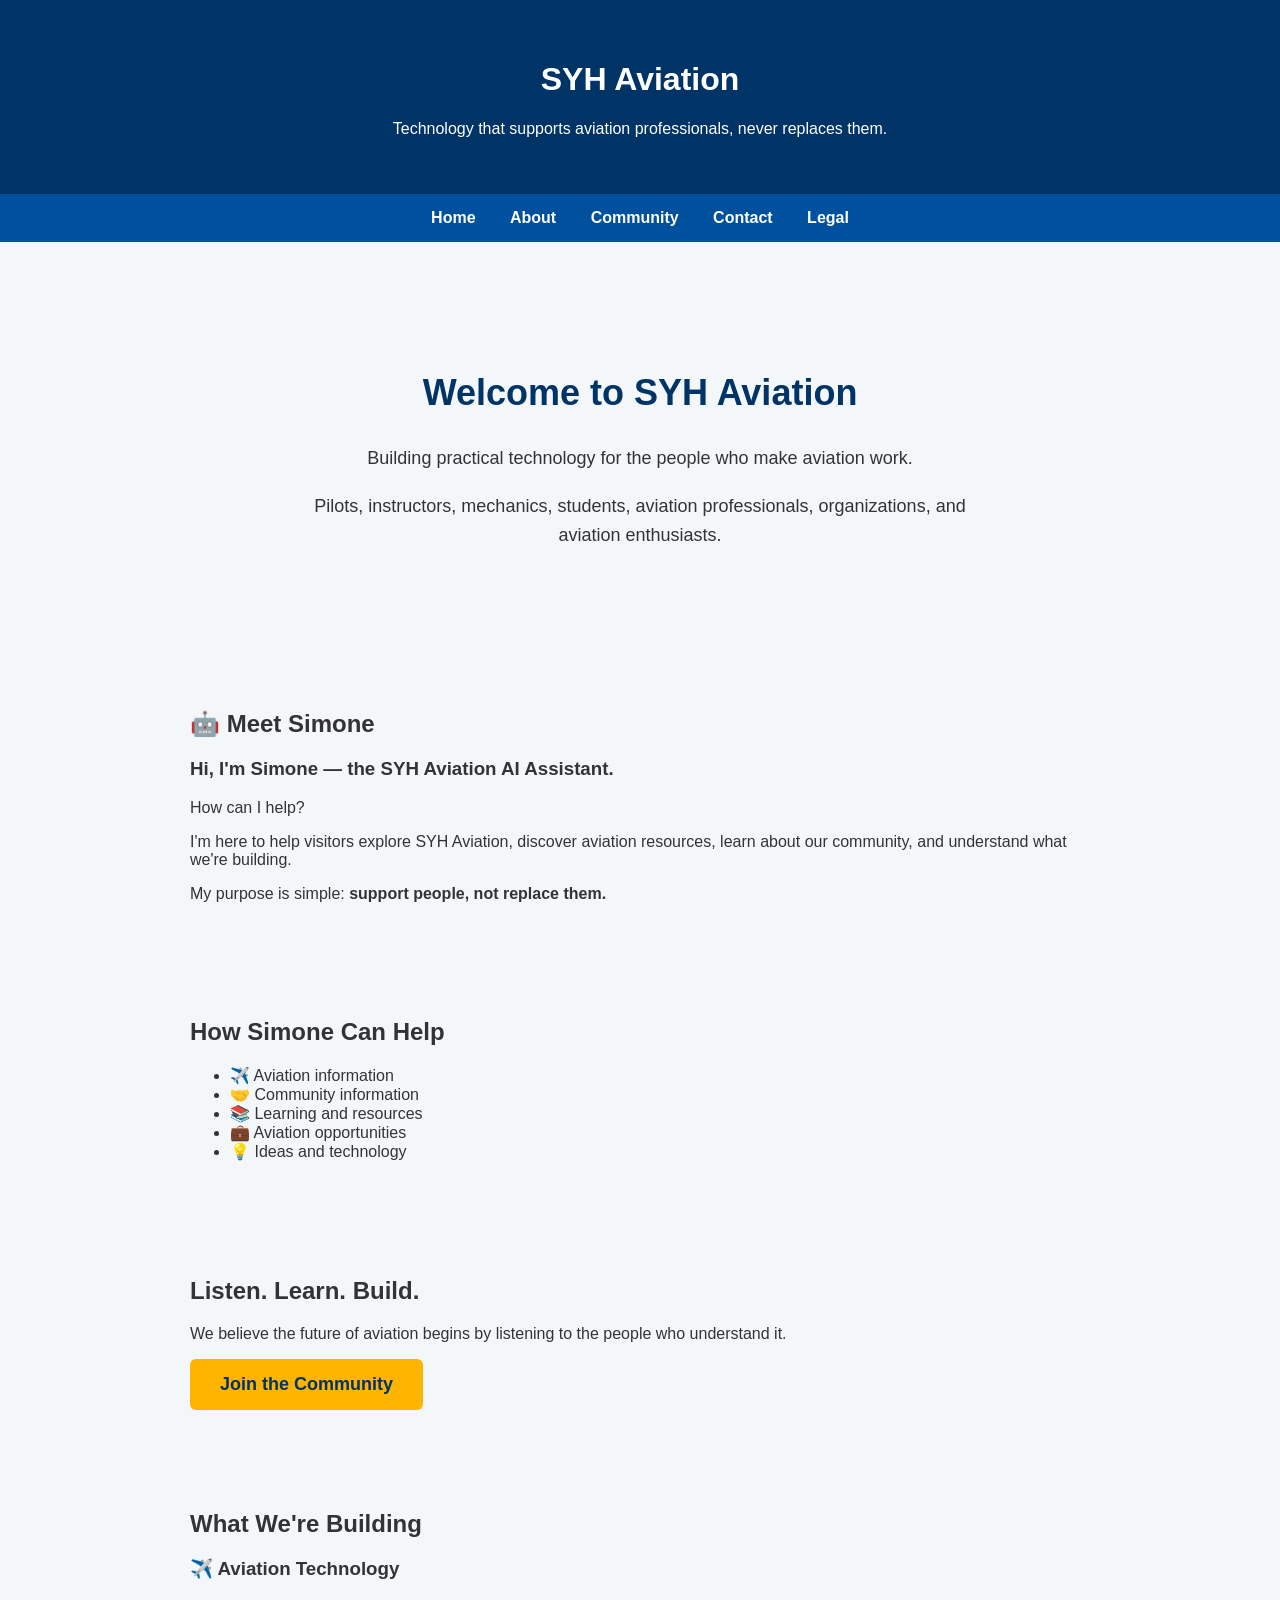
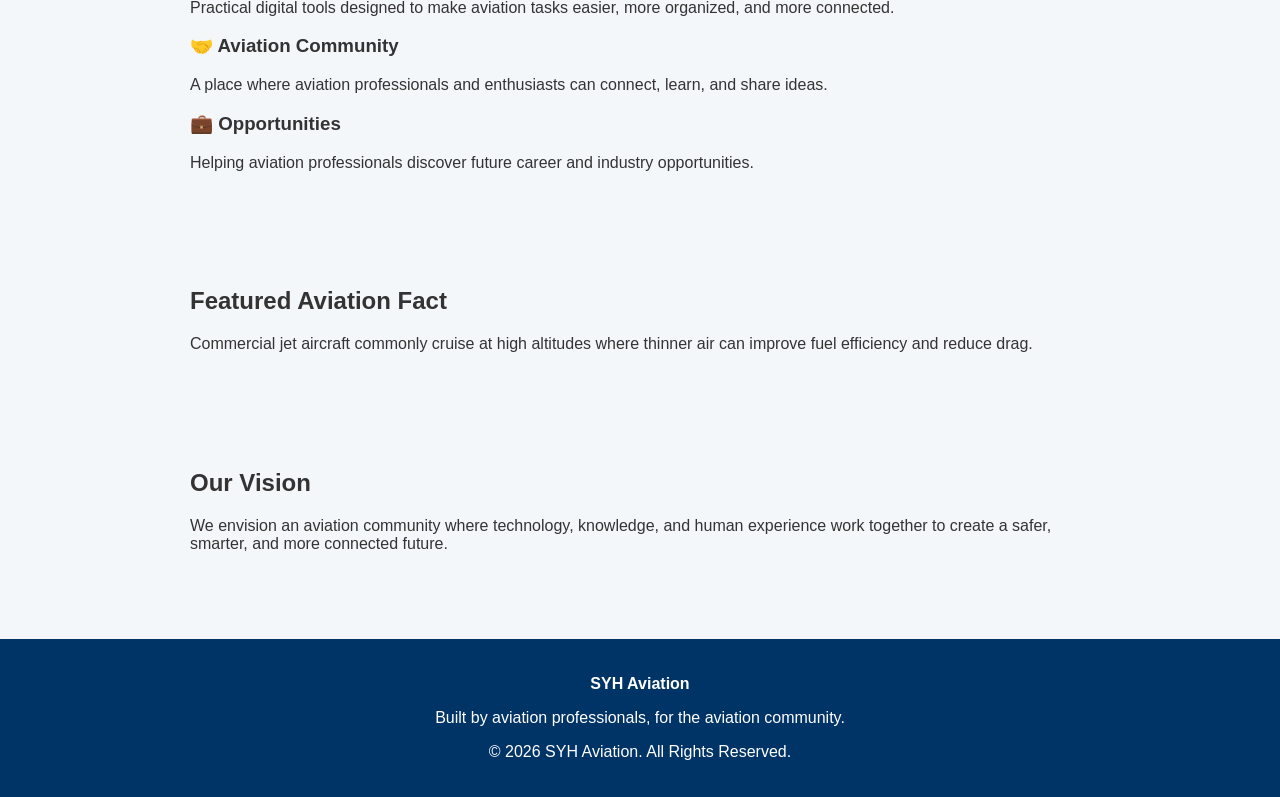
==== index.html @ 0815635e "Refactor HTML structure and content for clarity" ====
<!DOCTYPE html>
<html lang="en">

<head>
    <meta charset="UTF-8">
    <meta name="viewport" content="width=device-width, initial-scale=1.0">

    <title>SYH Aviation</title>

    <link rel="stylesheet" href="style.css">
</head>

<body>

    <header>

        <h1>SYH Aviation</h1>

        <p>
            Technology that supports aviation professionals,
            never replaces them.
        </p>

    </header>


    <nav>

        <a href="index.html">Home</a>
        <a href="about.html">About</a>
        <a href="community.html">Community</a>
        <a href="contact.html">Contact</a>
        <a href="legal.html">Legal</a>

    </nav>


    <main>


        <section class="hero">

            <h2>Welcome to SYH Aviation</h2>

            <p>
                Building practical technology for the people
                who make aviation work.
            </p>

            <p>
                Pilots, instructors, mechanics, students,
                aviation professionals, organizations,
                and aviation enthusiasts.
            </p>

        </section>


        <section>

            <h2>🤖 Meet Simone</h2>

            <h3>
                Hi, I'm Simone — the SYH Aviation AI Assistant.
            </h3>

            <p>
                How can I help?
            </p>

            <p>
                I'm here to help visitors explore SYH Aviation,
                discover aviation resources, learn about our
                community, and understand what we're building.
            </p>

            <p>
                My purpose is simple:
                <strong>
                    support people, not replace them.
                </strong>
            </p>

        </section>


        <section>

            <h2>How Simone Can Help</h2>

            <ul>

                <li>✈️ Aviation information</li>

                <li>🤝 Community information</li>

                <li>📚 Learning and resources</li>

                <li>💼 Aviation opportunities</li>

                <li>💡 Ideas and technology</li>

            </ul>

        </section>


        <section>

            <h2>Listen. Learn. Build.</h2>

            <p>
                We believe the future of aviation begins
                by listening to the people who understand it.
            </p>

            <a href="community.html">
                <button>Join the Community</button>
            </a>

        </section>


        <section>

            <h2>What We're Building</h2>

            <h3>✈️ Aviation Technology</h3>

            <p>
                Practical digital tools designed to make
                aviation tasks easier, more organized,
                and more connected.
            </p>


            <h3>🤝 Aviation Community</h3>

            <p>
                A place where aviation professionals and
                enthusiasts can connect, learn, and share ideas.
            </p>


            <h3>💼 Opportunities</h3>

            <p>
                Helping aviation professionals discover
                future career and industry opportunities.
            </p>

        </section>


        <section>

            <h2>Featured Aviation Fact</h2>

            <p>
                Commercial jet aircraft commonly cruise
                at high altitudes where thinner air can
                improve fuel efficiency and reduce drag.
            </p>

        </section>


        <section>

            <h2>Our Vision</h2>

            <p>
                We envision an aviation community where
                technology, knowledge, and human experience
                work together to create a safer, smarter,
                and more connected future.
            </p>

        </section>


    </main>


    <footer>

        <p>
            <strong>SYH Aviation</strong>
        </p>

        <p>
            Built by aviation professionals, for the aviation community.
        </p>

        <p>
            © 2026 SYH Aviation. All Rights Reserved.
        </p>

    </footer>


</body>

</html>
---- style.css ----
body {
    margin: 0;
    font-family: Arial, Helvetica, sans-serif;
    background: #f4f7fa;
    color: #333;
}

header {
    background: #003366;
    color: white;
    text-align: center;
    padding: 40px 20px;
}

nav {
    background: #00509e;
    text-align: center;
    padding: 15px;
}

nav a {
    color: white;
    text-decoration: none;
    margin: 0 15px;
    font-weight: bold;
}

.hero {
    text-align: center;
    padding: 60px 20px;
}

.hero h2 {
    color: #003366;
    font-size: 36px;
}

.hero p {
    max-width: 700px;
    margin: 20px auto;
    font-size: 18px;
    line-height: 1.6;
}

button {
    background: #ffb400;
    color: #003366;
    border: none;
    padding: 15px 30px;
    font-size: 18px;
    font-weight: bold;
    border-radius: 6px;
    cursor: pointer;
}

button:hover {
    background: #ffcc33;
}

section {
    max-width: 900px;
    margin: 40px auto;
    padding: 20px;
}

footer {
    background: #003366;
    color: white;
    text-align: center;
    padding: 20px;
    margin-top: 50px;
}
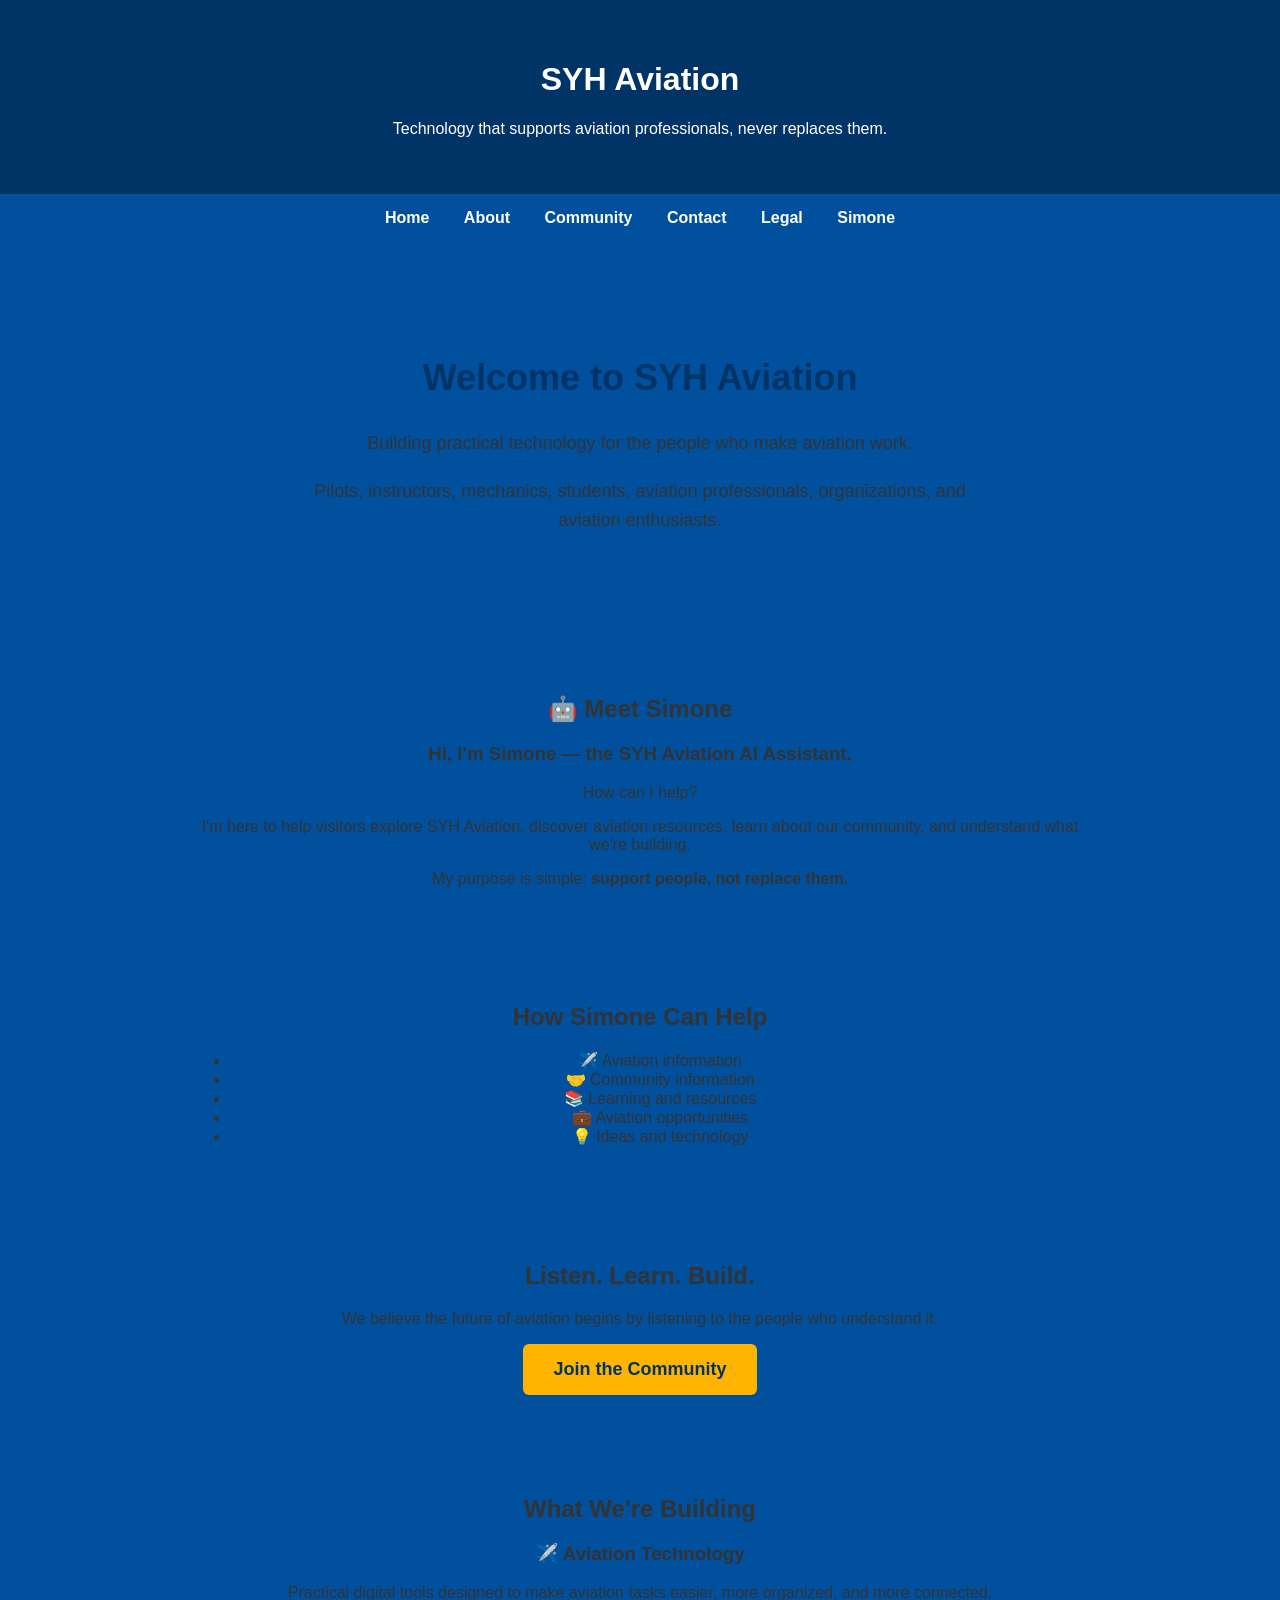
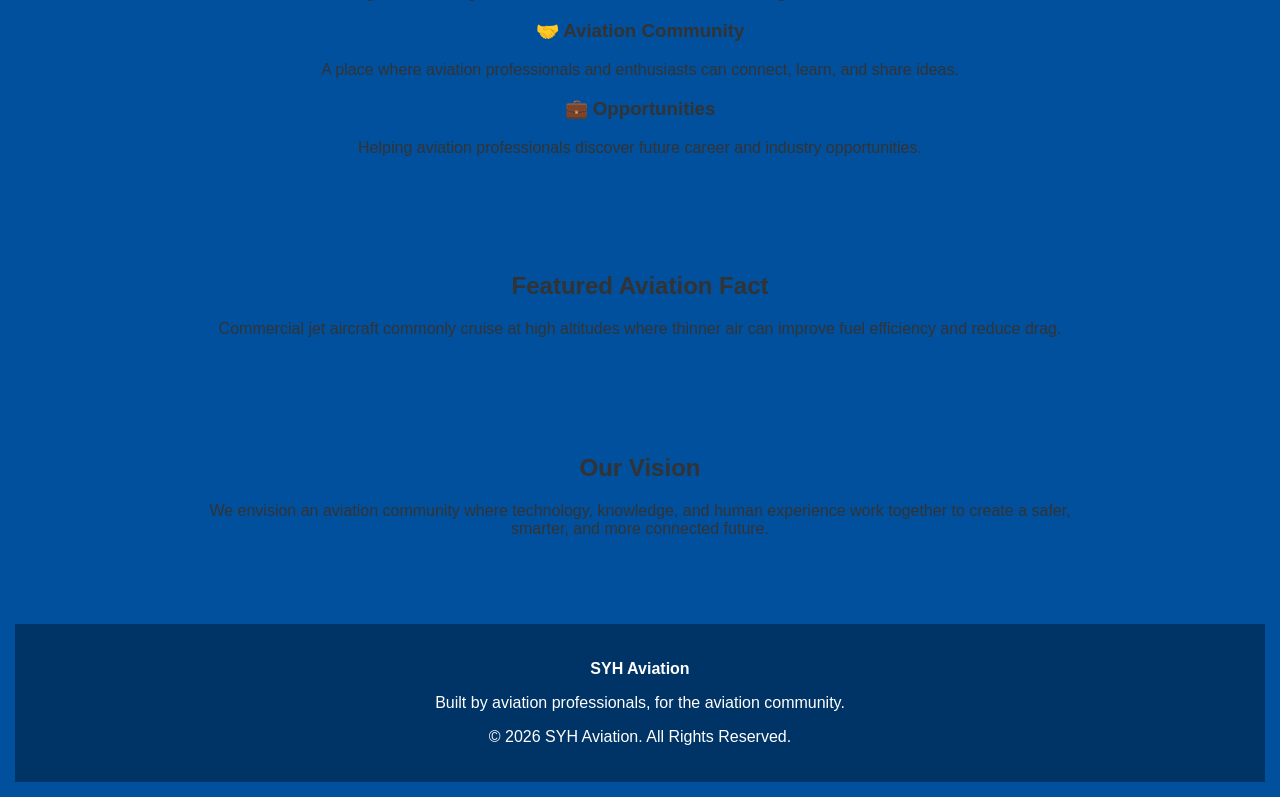
==== commit 221188cb: "Add 'Simone' link to navigation in index.html" ====
--- a/index.html
+++ b/index.html
@@ -27,10 +27,11 @@
     <nav>
 
         <a href="index.html">Home</a>
-        <a href="about.html">About</a>
-        <a href="community.html">Community</a>
-        <a href="contact.html">Contact</a>
-        <a href="legal.html">Legal</a>
+    <a href="about.html">About</a>
+    <a href="community.html">Community</a>
+    <a href="contact.html">Contact</a>
+    <a href="legal.html">Legal</a>
+    <a href="simone.html">Simone</a
 
     </nav>
 
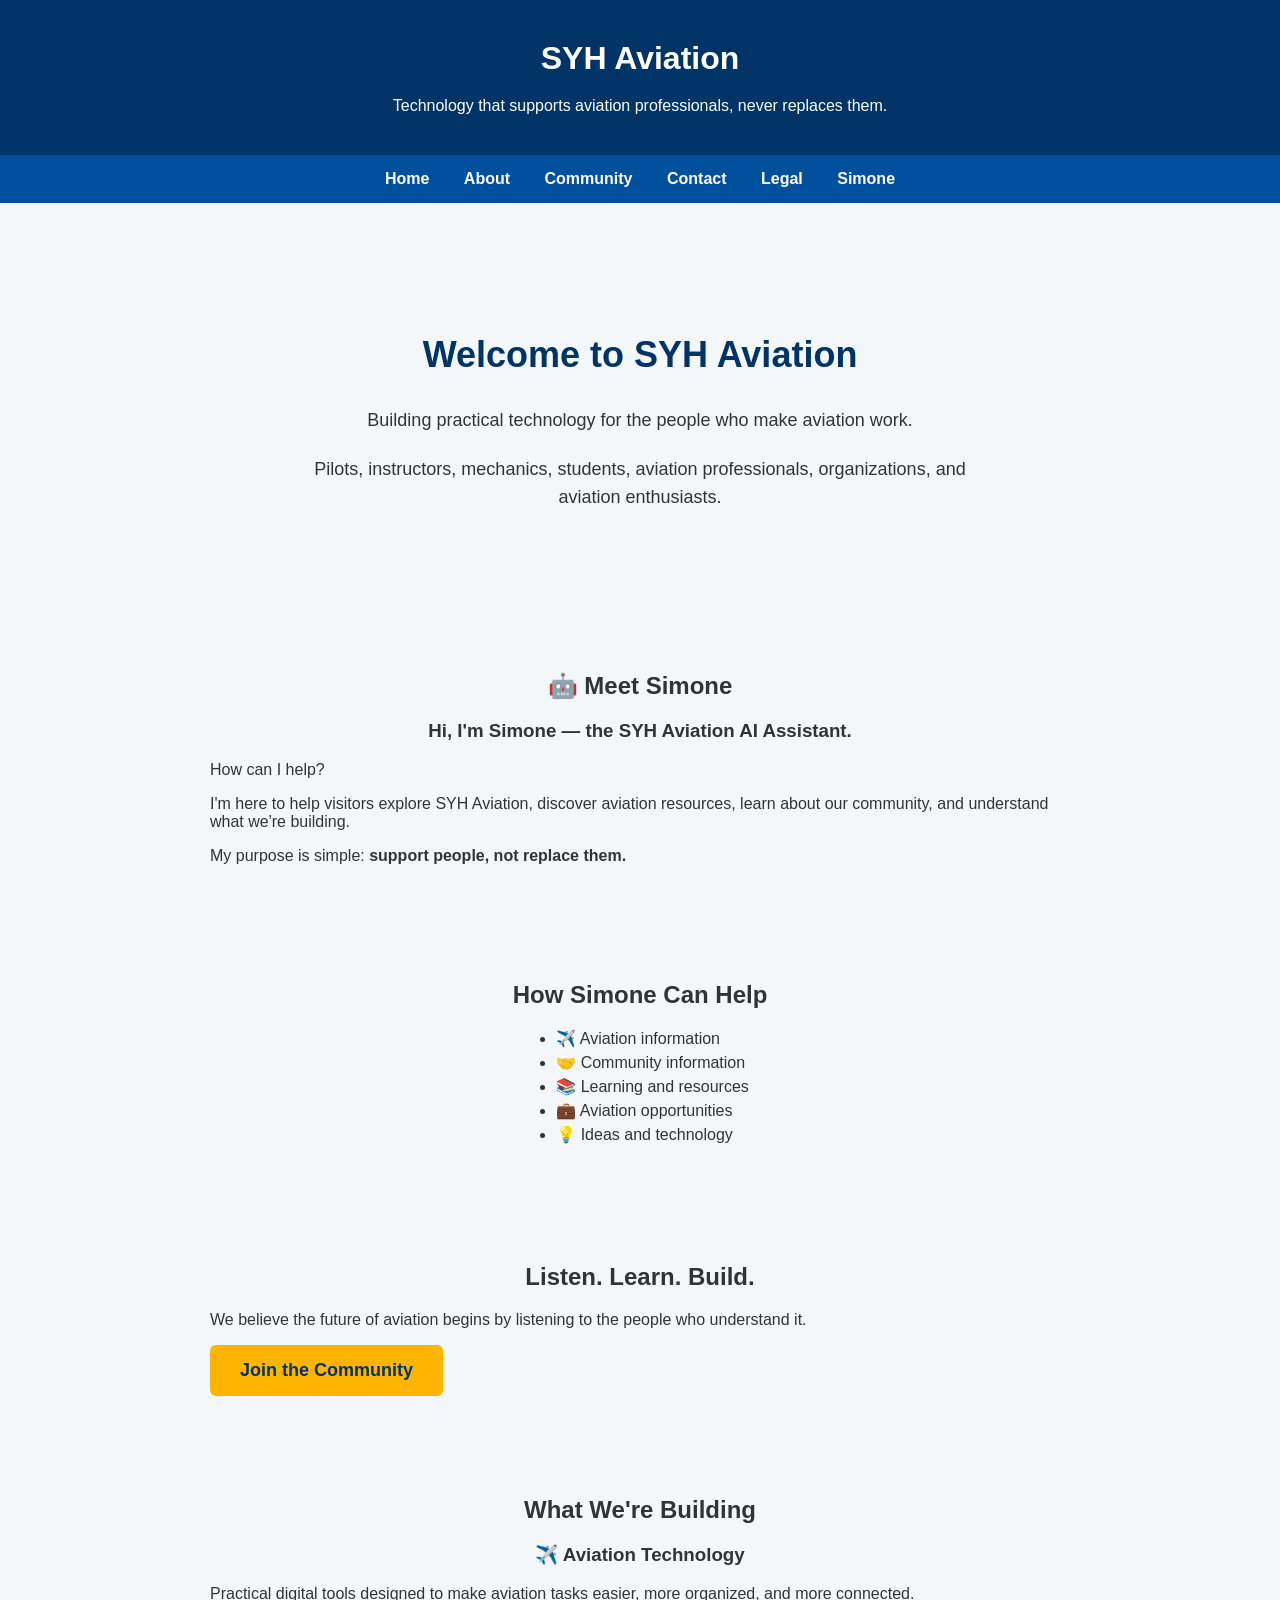
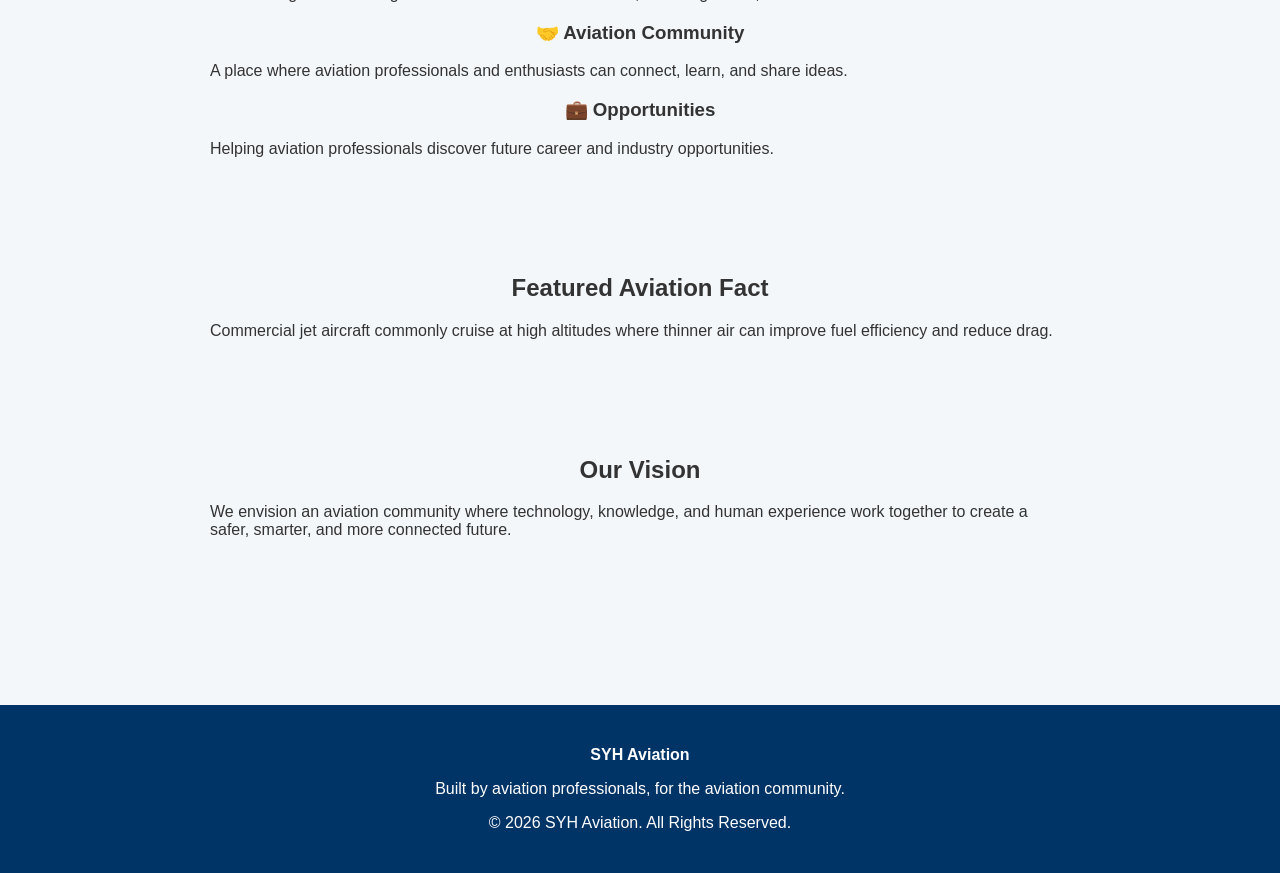
==== commit c0f0a143: "Fix HTML syntax for Simone link" ====
--- a/index.html
+++ b/index.html
@@ -31,7 +31,7 @@
     <a href="community.html">Community</a>
     <a href="contact.html">Contact</a>
     <a href="legal.html">Legal</a>
-    <a href="simone.html">Simone</a
+    <a href="simone.html">Simone</a>
 
     </nav>
 
--- a/style.css
+++ b/style.css
@@ -1,21 +1,46 @@
+/* SYH AVIATION - MAIN WEBSITE STYLE */
+
+* {
+    box-sizing: border-box;
+}
+
+html,
 body {
     margin: 0;
-    font-family: Arial, Helvetica, sans-serif;
+    padding: 0;
+    width: 100%;
     background: #f4f7fa;
     color: #333;
+    font-family: Arial, Helvetica, sans-serif;
 }
 
+
+/* HEADER */
+
 header {
+    width: 100%;
     background: #003366;
     color: white;
     text-align: center;
     padding: 40px 20px;
 }
 
+header h1 {
+    margin: 0 0 20px 0;
+}
+
+header p {
+    margin: 0;
+}
+
+
+/* NAVIGATION */
+
 nav {
+    width: 100%;
     background: #00509e;
     text-align: center;
-    padding: 15px;
+    padding: 15px 10px;
 }
 
 nav a {
@@ -25,9 +50,45 @@
     font-weight: bold;
 }
 
+nav a:hover {
+    text-decoration: underline;
+}
+
+
+/* MAIN PAGE */
+
+main {
+    width: 100%;
+    margin: 0;
+    padding: 1px 0 40px 0;
+    background: #f4f7fa;
+}
+
+
+/* SECTIONS */
+
+section {
+    width: 100%;
+    max-width: 900px;
+    margin: 40px auto;
+    padding: 20px;
+}
+
+section h2 {
+    text-align: center;
+}
+
+section h3 {
+    text-align: center;
+}
+
+
+/* HERO */
+
 .hero {
     text-align: center;
-    padding: 60px 20px;
+    padding-top: 60px;
+    padding-bottom: 60px;
 }
 
 .hero h2 {
@@ -41,6 +102,23 @@
     font-size: 18px;
     line-height: 1.6;
 }
+
+
+/* LISTS */
+
+section ul {
+    width: fit-content;
+    margin: 20px auto;
+    padding-left: 25px;
+    text-align: left;
+}
+
+section li {
+    margin: 5px 0;
+}
+
+
+/* BUTTONS */
 
 button {
     background: #ffb400;
@@ -57,16 +135,48 @@
     background: #ffcc33;
 }
 
-section {
-    max-width: 900px;
-    margin: 40px auto;
-    padding: 20px;
-}
+
+/* FOOTER */
 
 footer {
+    width: 100%;
     background: #003366;
     color: white;
     text-align: center;
-    padding: 20px;
-    margin-top: 50px;
+    padding: 25px 20px;
+    margin: 50px 0 0 0;
 }
+
+
+/* MOBILE */
+
+@media (max-width: 700px) {
+
+    nav a {
+        display: inline-block;
+        margin: 6px 8px;
+    }
+
+    .hero h2 {
+        font-size: 30px;
+    }
+
+    section {
+        padding: 15px;
+    }
+}
+html,
+body {
+    margin: 0 !important;
+    padding: 0 !important;
+    background: #f4f7fa !important;
+    overflow-x: hidden;
+}
+
+main {
+    width: 100% !important;
+    margin: 0 !important;
+    padding-left: 0 !important;
+    padding-right: 0 !important;
+    background: #f4f7fa !important;
+}
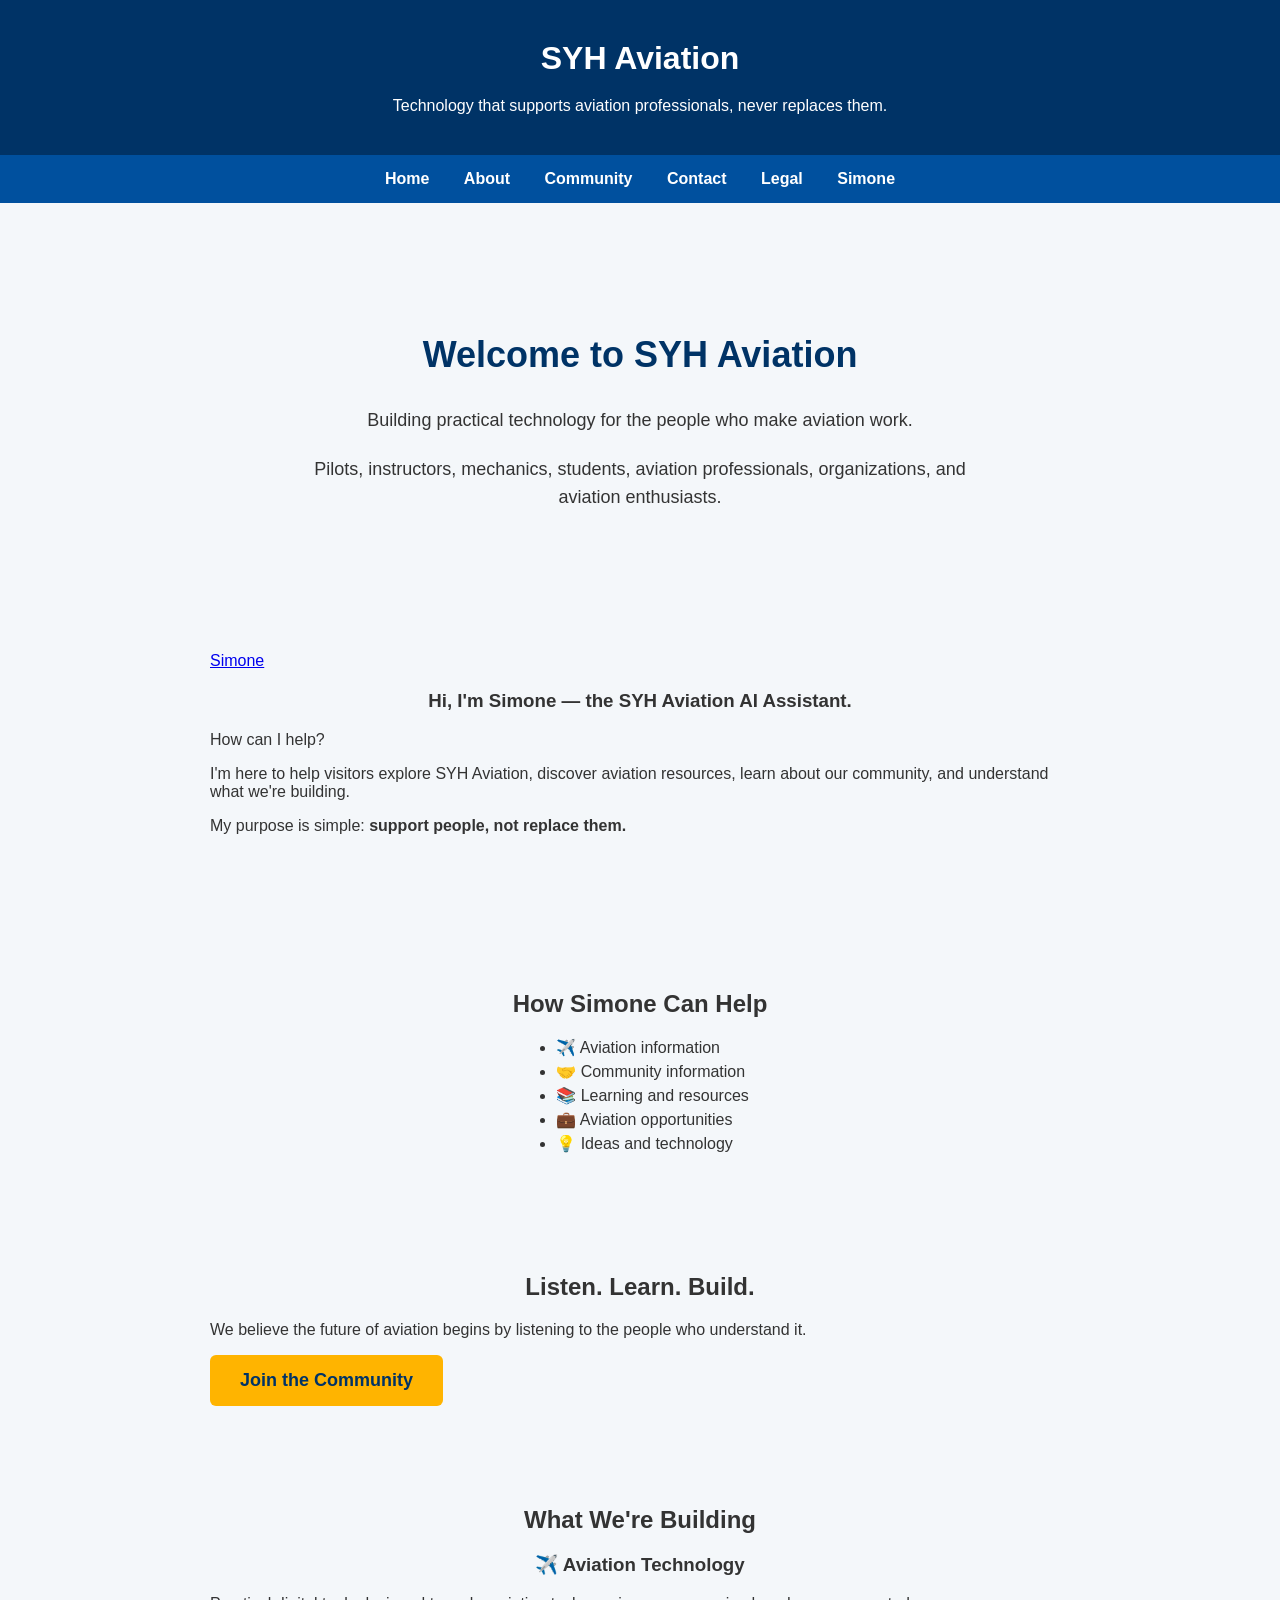
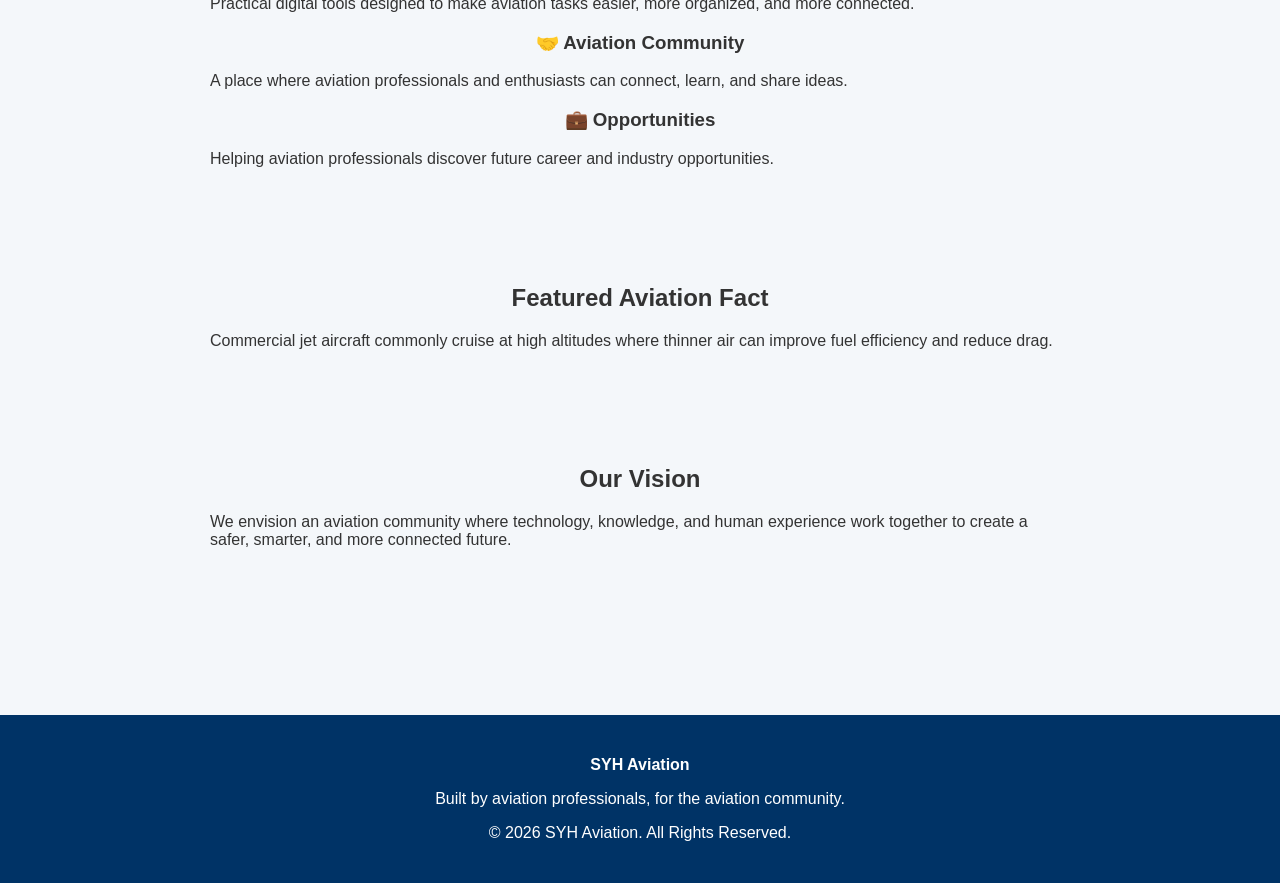
==== commit a3350660: "Update heading to link to Simone's page" ====
--- a/index.html
+++ b/index.html
@@ -59,7 +59,11 @@
 
         <section>
 
-            <h2>🤖 Meet Simone</h2>
+            <a href="simone.html">Simone</a>
+
+</nav>
+
+<main>
 
             <h3>
                 Hi, I'm Simone — the SYH Aviation AI Assistant.
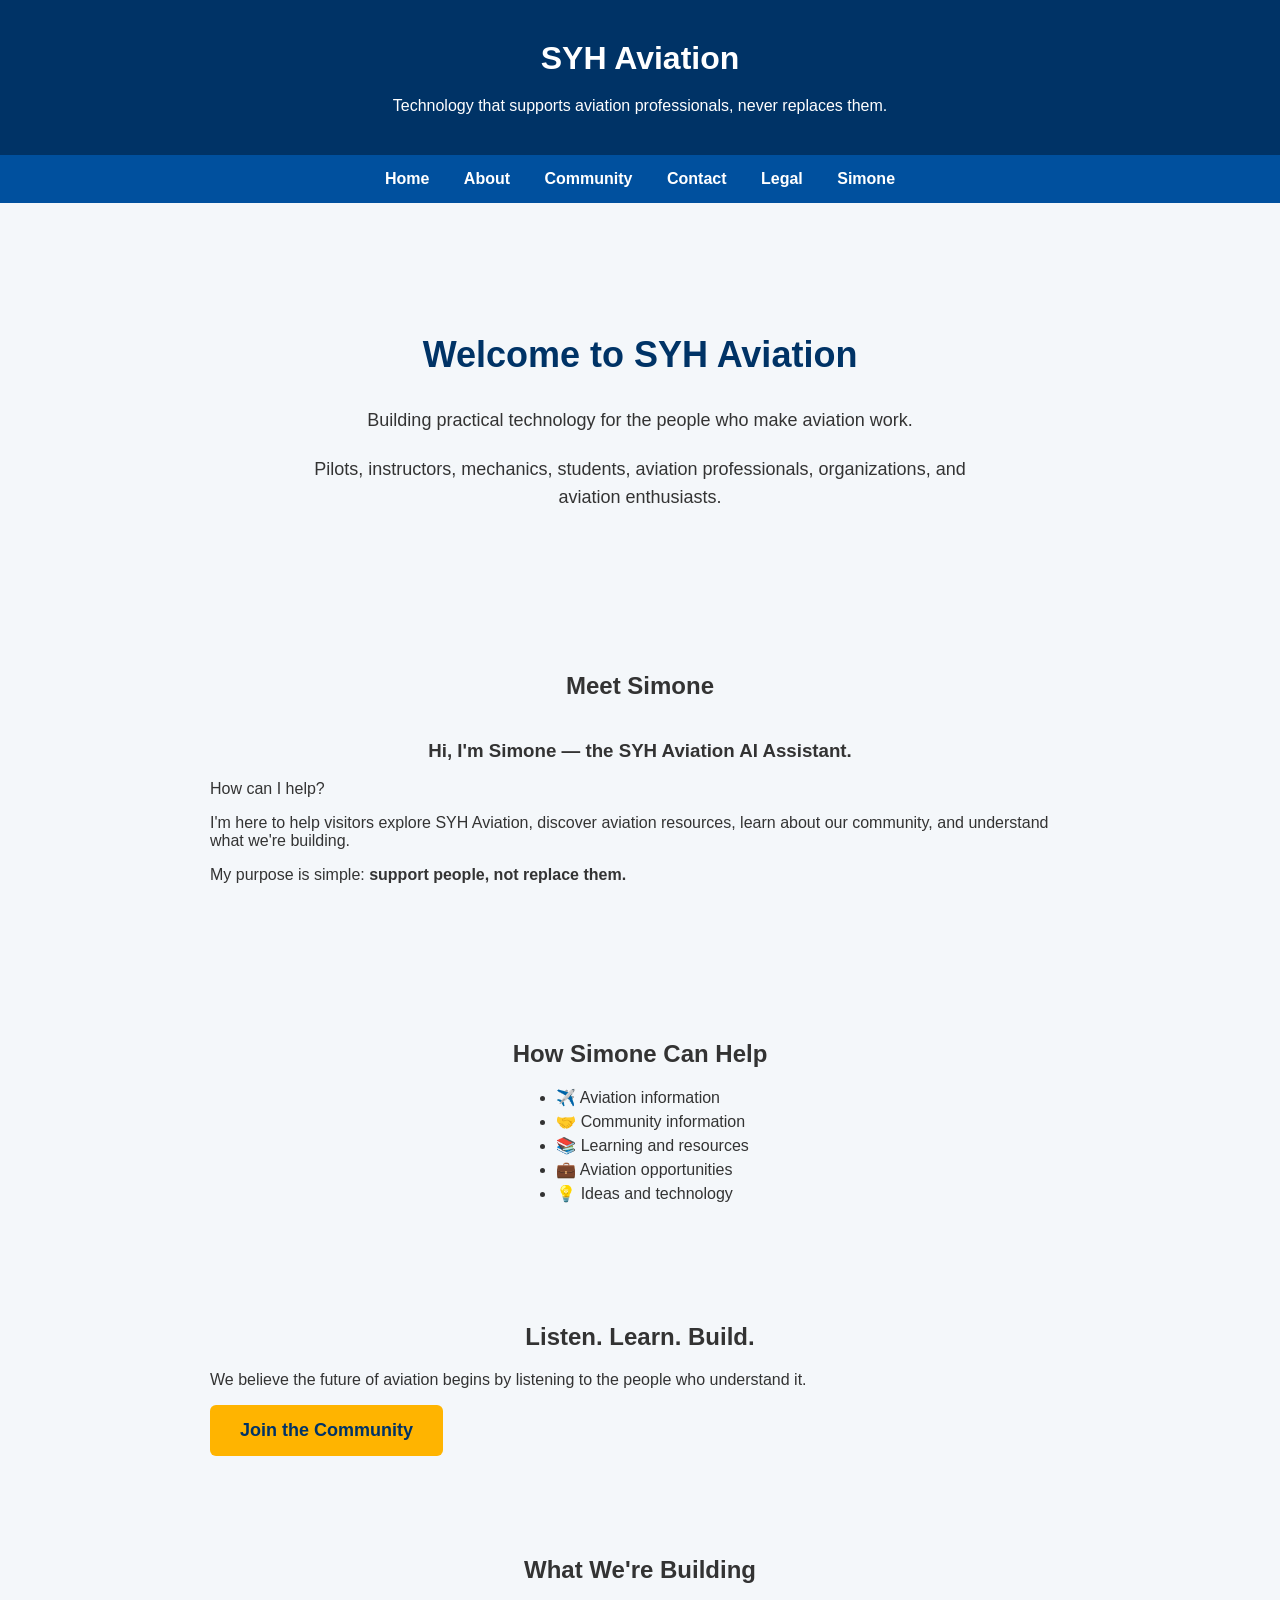
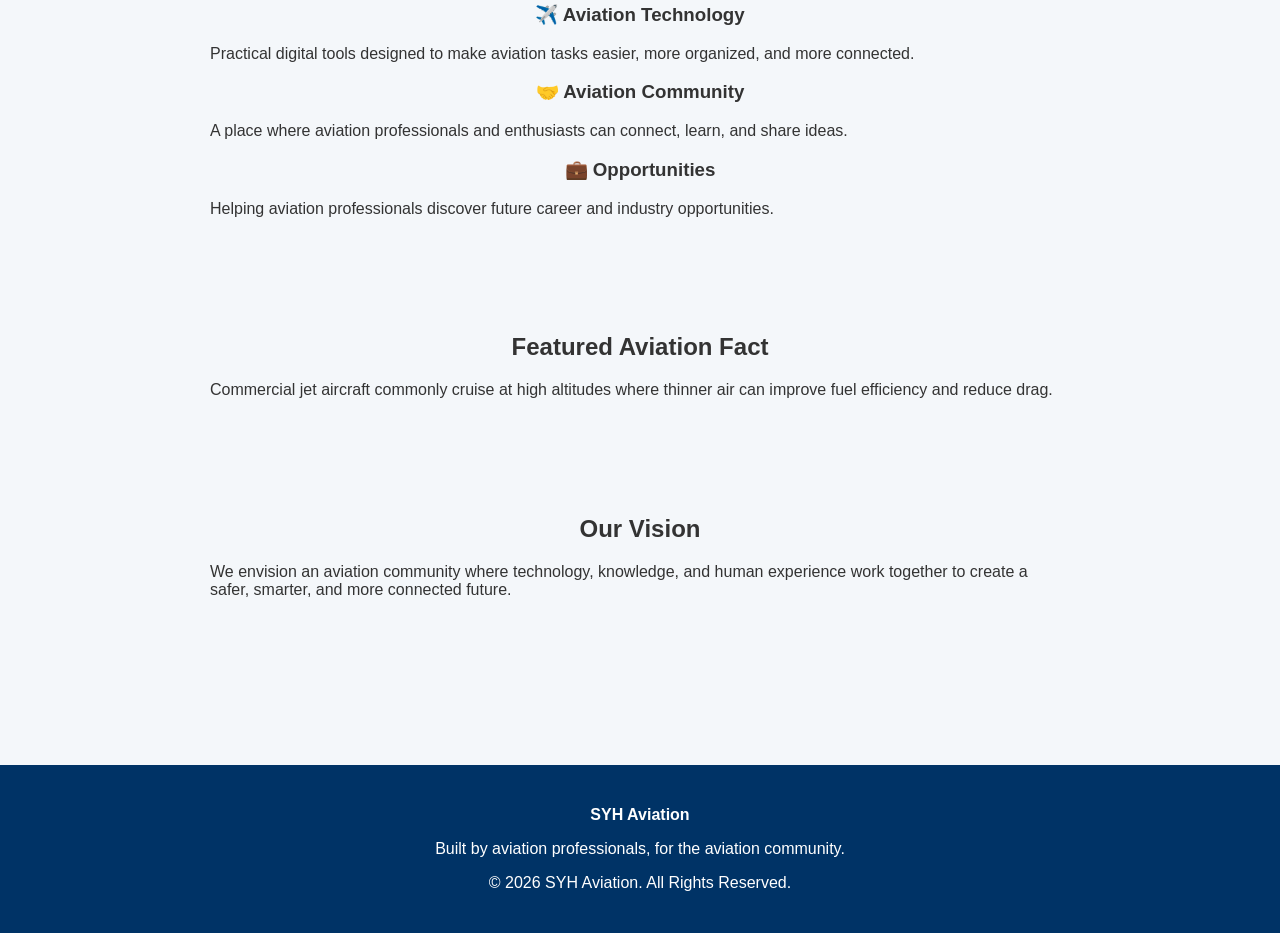
==== commit af670d61: "Update index.html to remove link and add heading Removed link to Simone page and added heading." ====
--- a/index.html
+++ b/index.html
@@ -59,9 +59,7 @@
 
         <section>
 
-            <a href="simone.html">Simone</a>
-
-</nav>
+    <h2>Meet Simone</h2>
 
 <main>
 
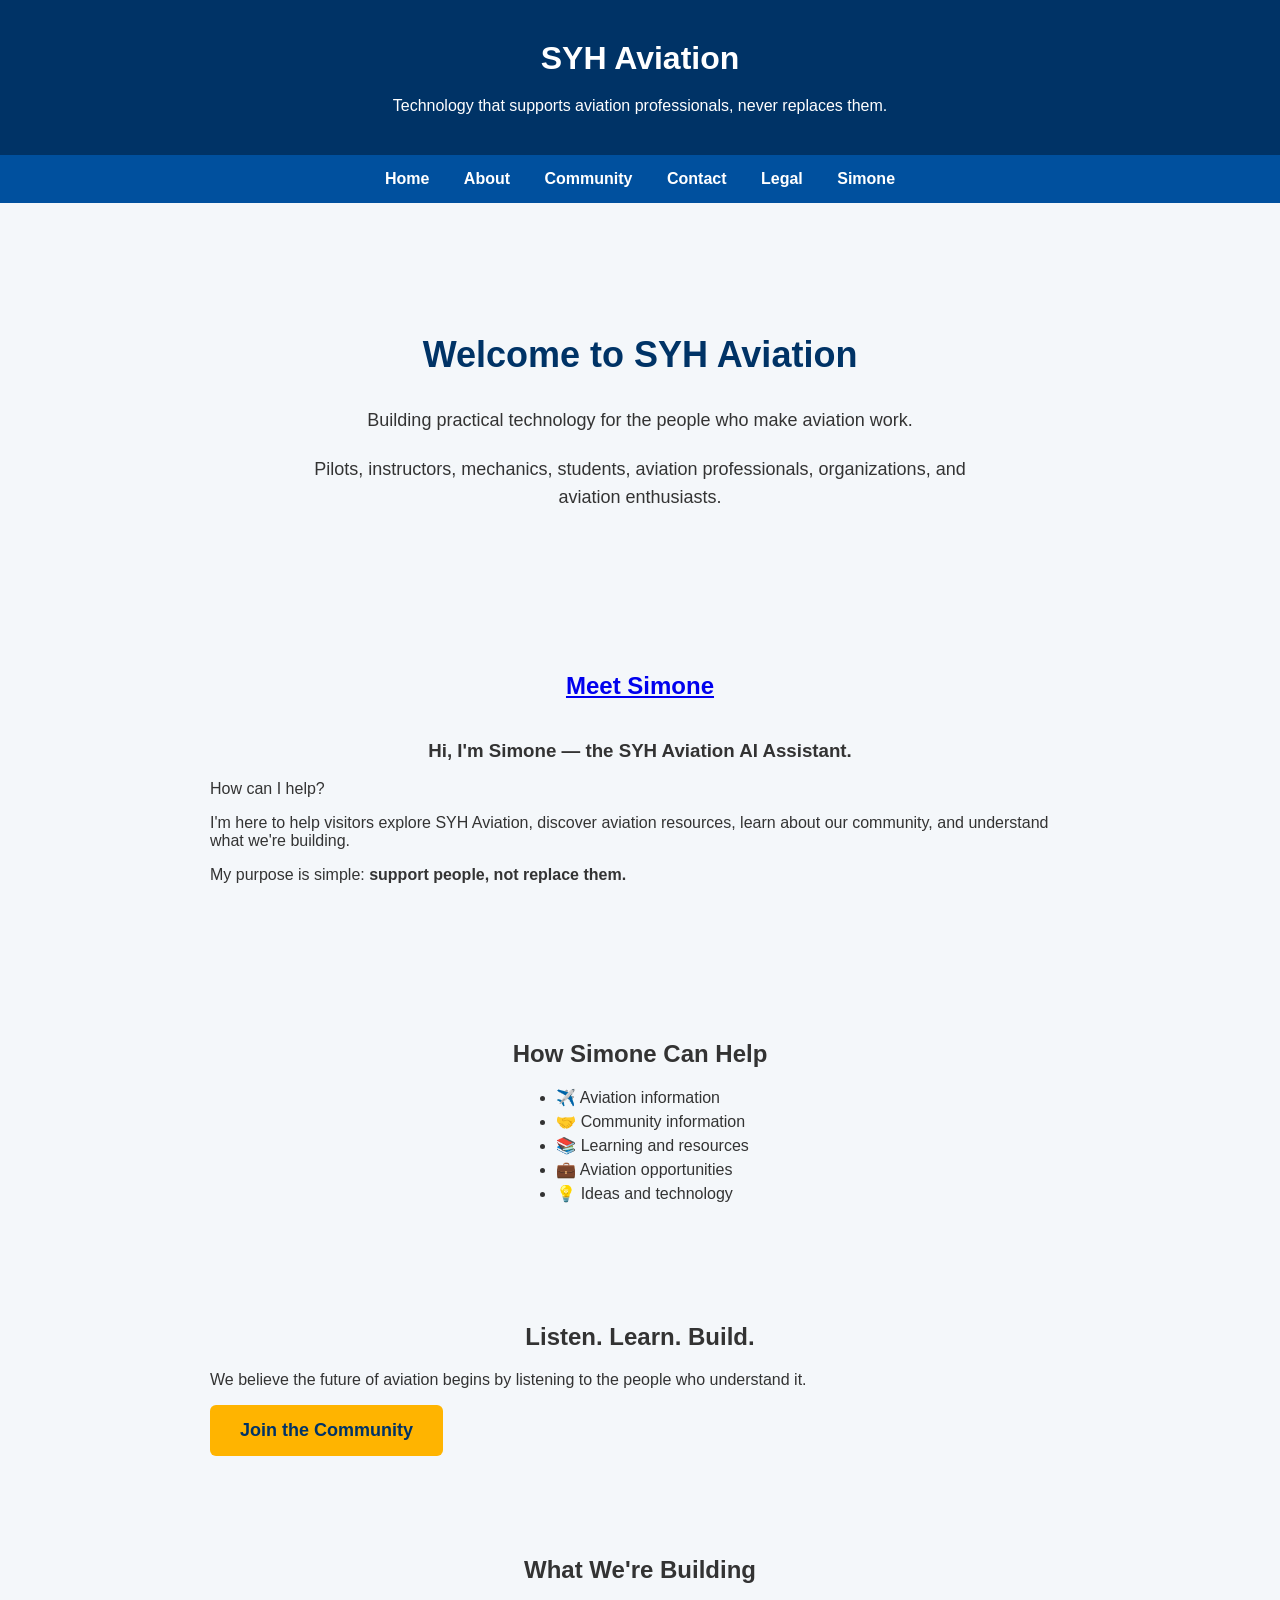
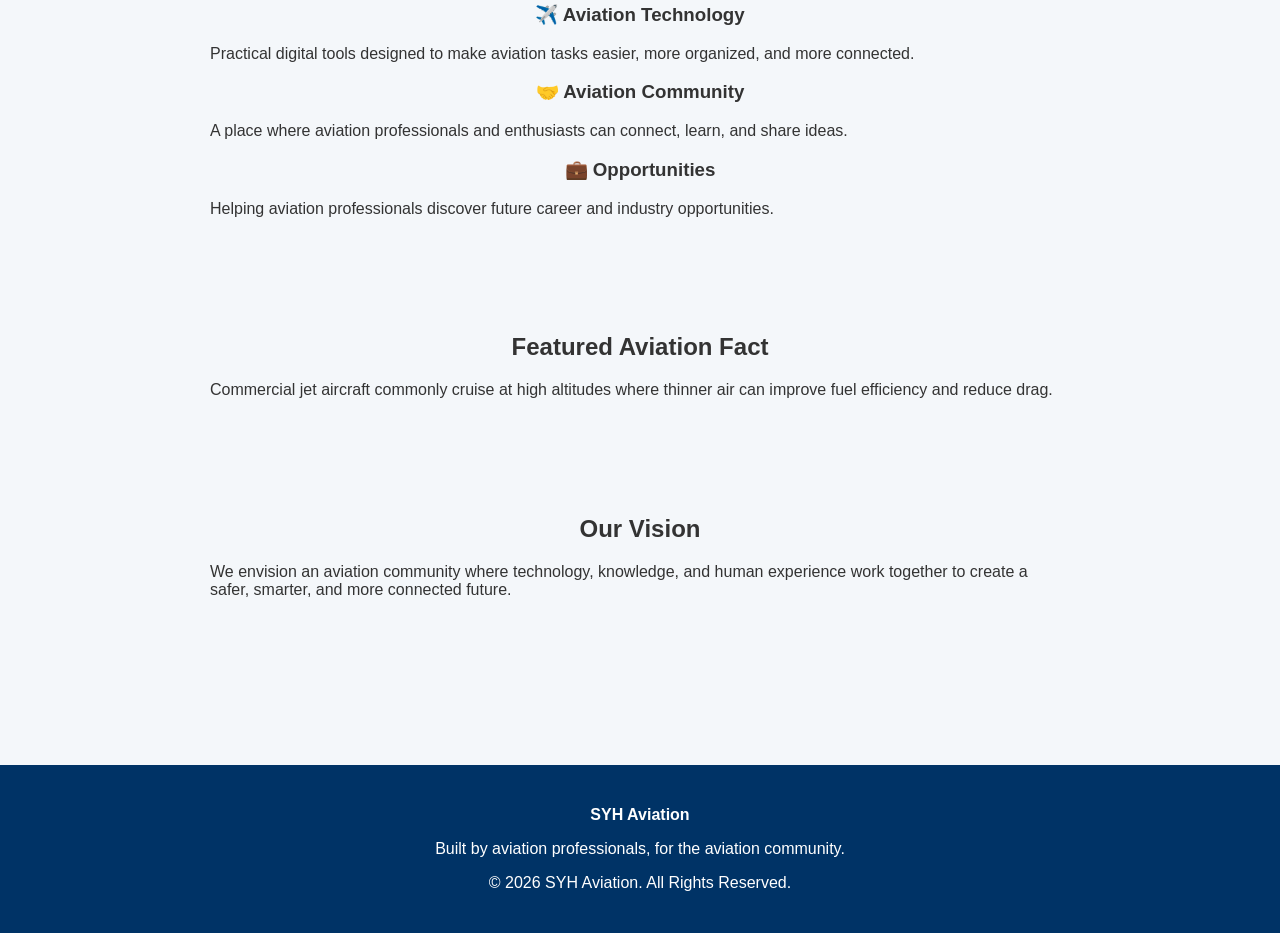
==== commit c2f23533: "Link 'Meet Simone' heading to simone.html" ====
--- a/index.html
+++ b/index.html
@@ -59,7 +59,7 @@
 
         <section>
 
-    <h2>Meet Simone</h2>
+    <h2><a href="simone.html">Meet Simone</a></h2>
 
 <main>
 
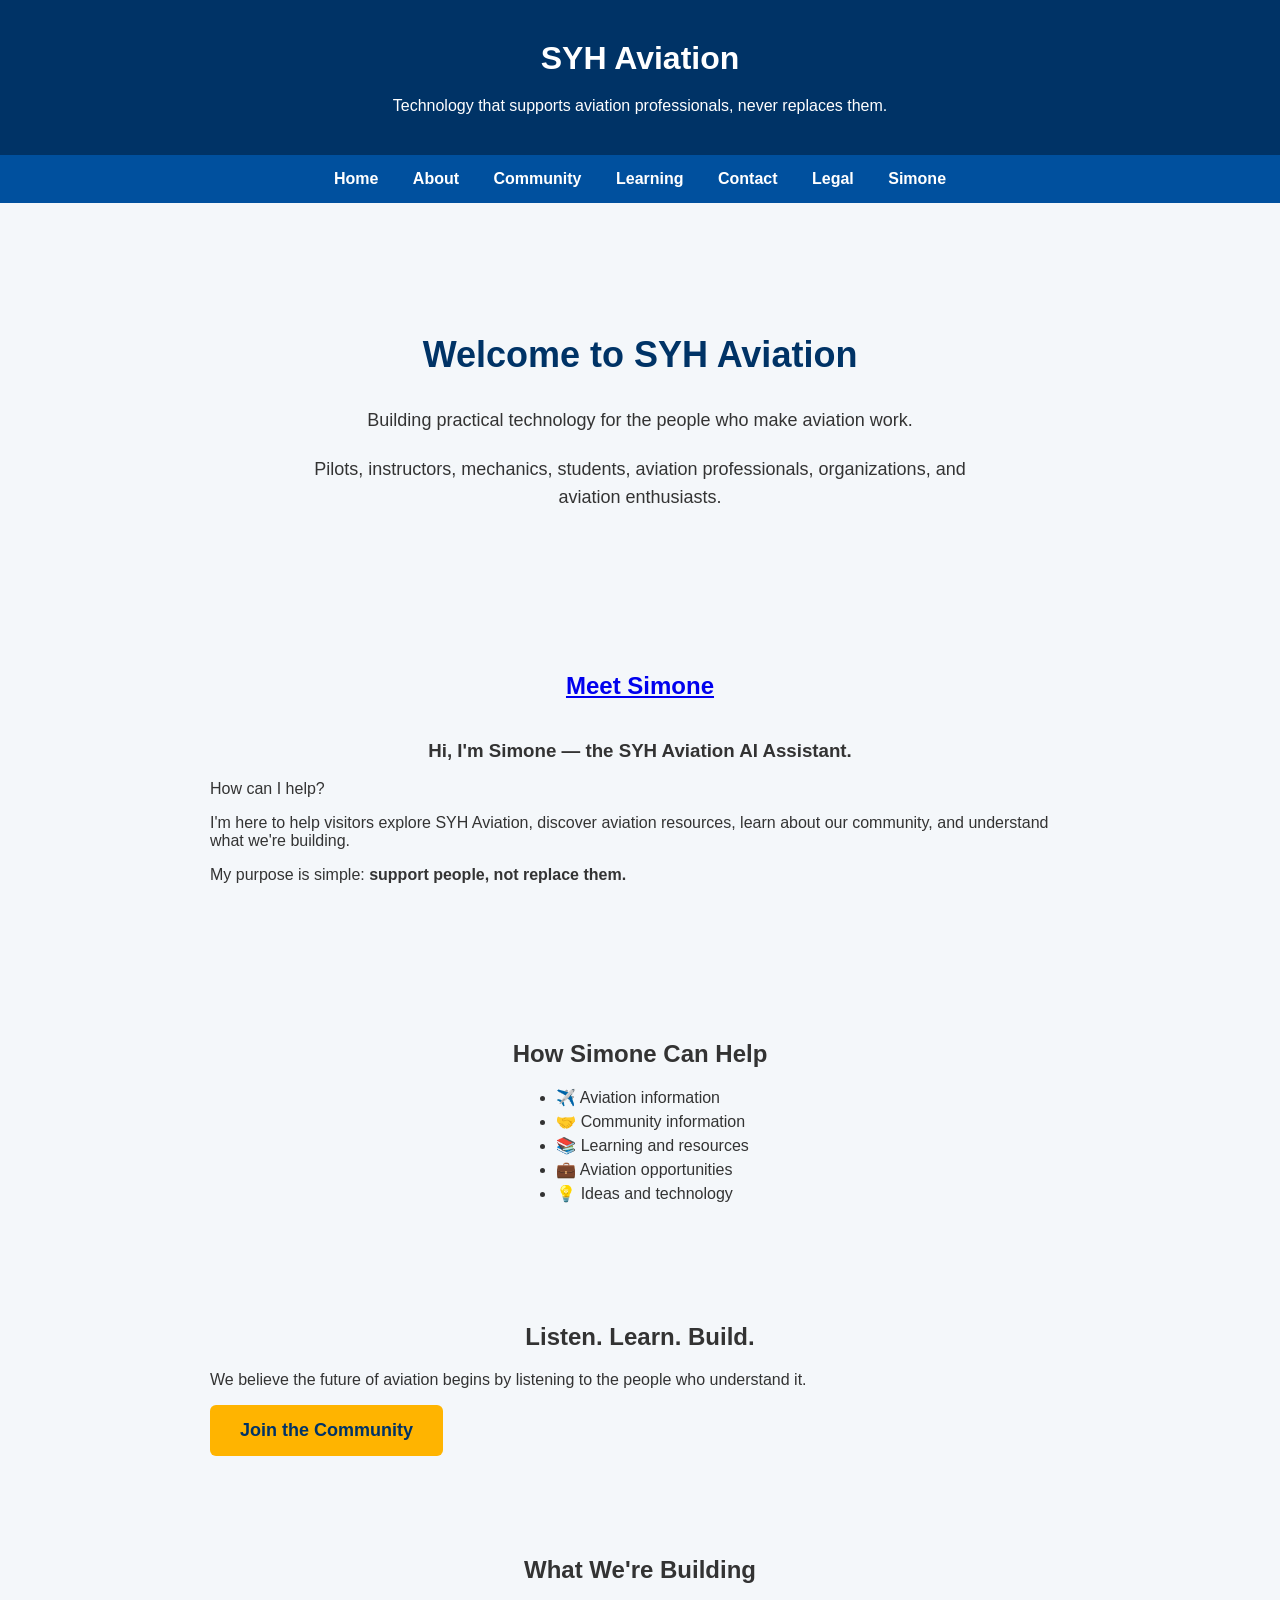
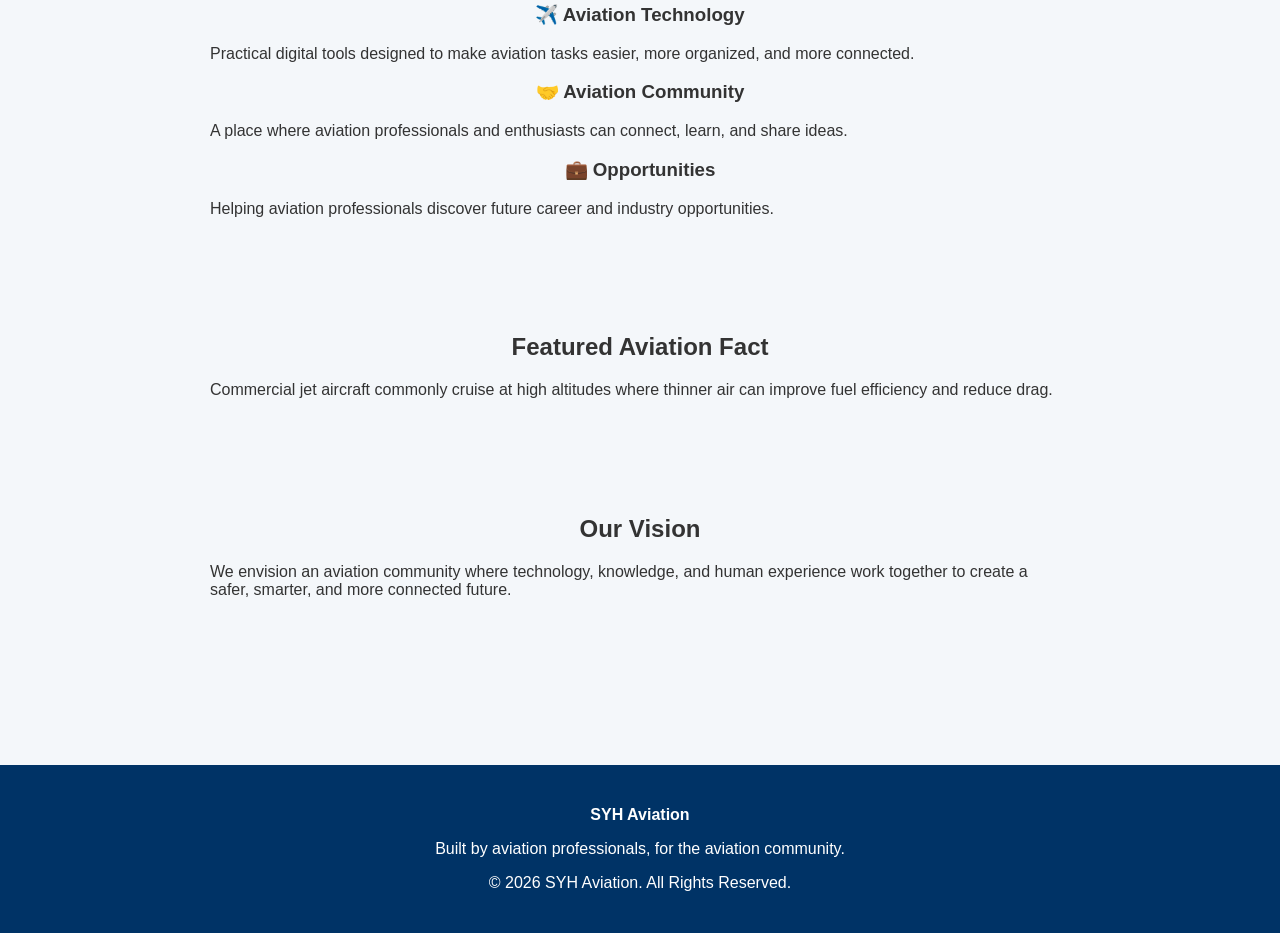
==== commit da3d5fc1: "Add 'Learning' link to navigation in index.html" ====
--- a/index.html
+++ b/index.html
@@ -26,12 +26,13 @@
 
     <nav>
 
-        <a href="index.html">Home</a>
-    <a href="about.html">About</a>
-    <a href="community.html">Community</a>
-    <a href="contact.html">Contact</a>
-    <a href="legal.html">Legal</a>
-    <a href="simone.html">Simone</a>
+<a href="index.html">Home</a>
+<a href="about.html">About</a>
+<a href="community.html">Community</a>
+<a href="learning.html">Learning</a>
+<a href="contact.html">Contact</a>
+<a href="legal.html">Legal</a>
+<a href="simone.html">Simone</a>
 
     </nav>
 
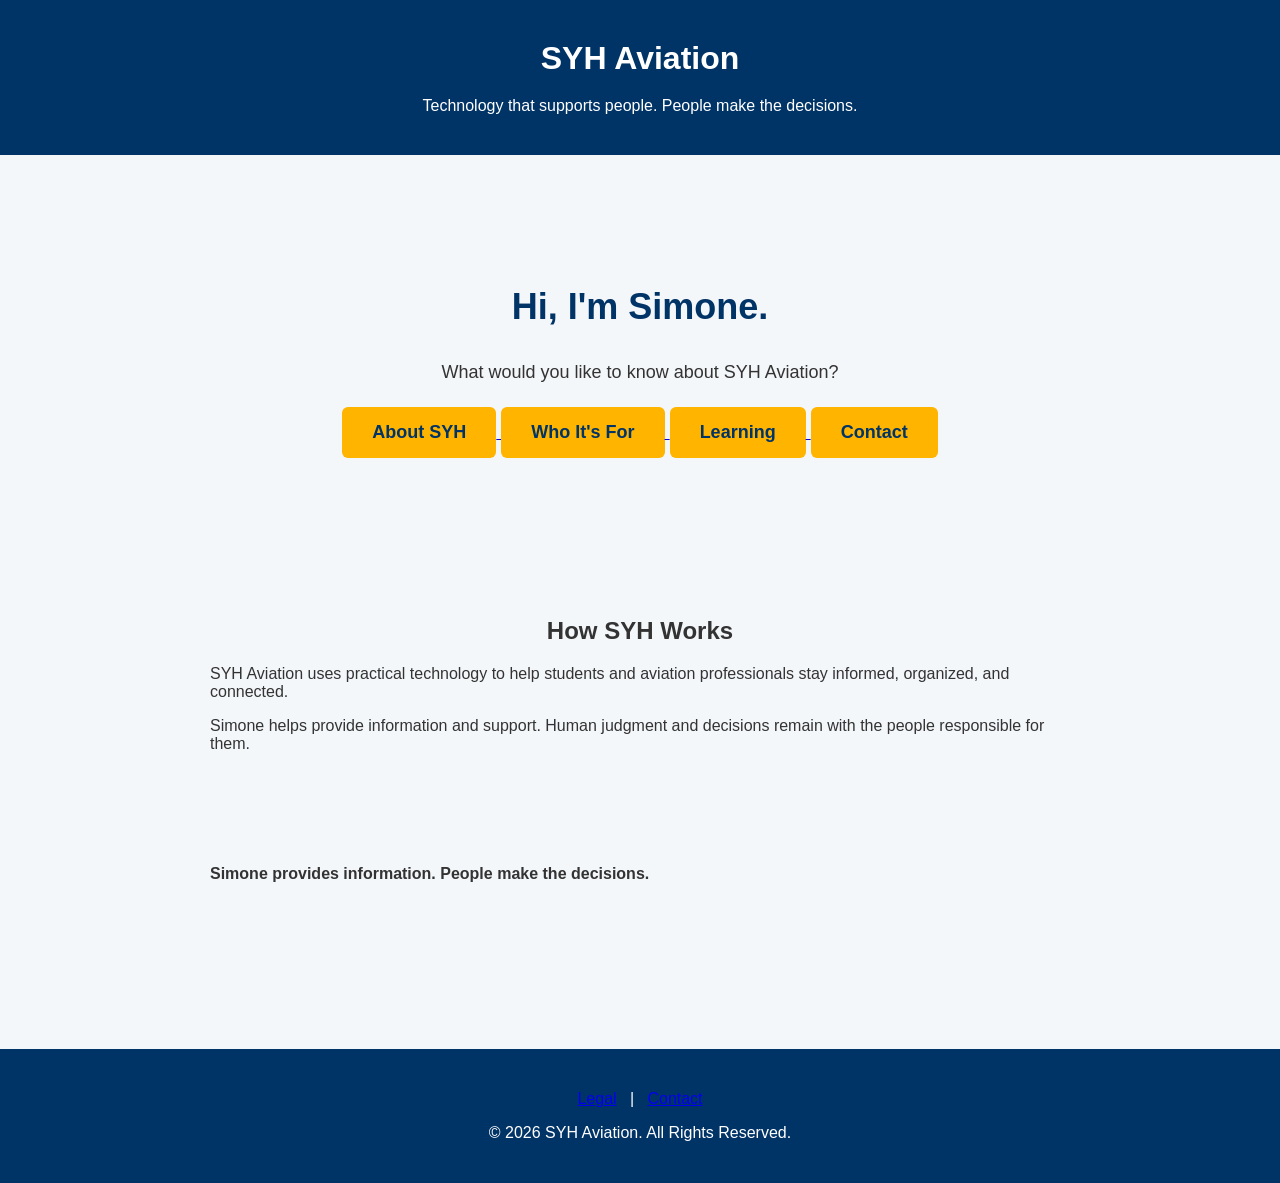
==== commit 97c33c54: "Update header and main sections in index.html Revised header and main content for SYH Aviation websi" ====
--- a/index.html
+++ b/index.html
@@ -12,197 +12,85 @@
 
 <body>
 
-    <header>
-
-        <h1>SYH Aviation</h1>
-
-        <p>
-            Technology that supports aviation professionals,
-            never replaces them.
-        </p>
-
-    </header>
-
-
-    <nav>
-
-<a href="index.html">Home</a>
-<a href="about.html">About</a>
-<a href="community.html">Community</a>
-<a href="learning.html">Learning</a>
-<a href="contact.html">Contact</a>
-<a href="legal.html">Legal</a>
-<a href="simone.html">Simone</a>
-
-    </nav>
-
-
-    <main>
-
-
-        <section class="hero">
-
-            <h2>Welcome to SYH Aviation</h2>
-
-            <p>
-                Building practical technology for the people
-                who make aviation work.
-            </p>
-
-            <p>
-                Pilots, instructors, mechanics, students,
-                aviation professionals, organizations,
-                and aviation enthusiasts.
-            </p>
-
-        </section>
-
-
-        <section>
-
-    <h2><a href="simone.html">Meet Simone</a></h2>
+<header>
+    <h1>SYH Aviation</h1>
+    <p>Technology that supports people. People make the decisions.</p>
+</header>
 
 <main>
 
-            <h3>
-                Hi, I'm Simone — the SYH Aviation AI Assistant.
-            </h3>
+<section class="hero">
 
-            <p>
-                How can I help?
-            </p>
+    <h2>Hi, I'm Simone.</h2>
 
-            <p>
-                I'm here to help visitors explore SYH Aviation,
-                discover aviation resources, learn about our
-                community, and understand what we're building.
-            </p>
+    <p>
+        What would you like to know about SYH Aviation?
+    </p>
 
-            <p>
-                My purpose is simple:
-                <strong>
-                    support people, not replace them.
-                </strong>
-            </p>
+    <p>
+        <a href="about.html">
+            <button>About SYH</button>
+        </a>
 
-        </section>
+        <a href="community.html">
+            <button>Who It's For</button>
+        </a>
+
+        <a href="learning.html">
+            <button>Learning</button>
+        </a>
+
+        <a href="contact.html">
+            <button>Contact</button>
+        </a>
+    </p>
+
+</section>
 
 
-        <section>
+<section>
 
-            <h2>How Simone Can Help</h2>
+    <h2>How SYH Works</h2>
 
-            <ul>
+    <p>
+        SYH Aviation uses practical technology to help students
+        and aviation professionals stay informed, organized,
+        and connected.
+    </p>
 
-                <li>✈️ Aviation information</li>
+    <p>
+        Simone helps provide information and support.
+        Human judgment and decisions remain with the people
+        responsible for them.
+    </p>
 
-                <li>🤝 Community information</li>
-
-                <li>📚 Learning and resources</li>
-
-                <li>💼 Aviation opportunities</li>
-
-                <li>💡 Ideas and technology</li>
-
-            </ul>
-
-        </section>
+</section>
 
 
-        <section>
+<section>
 
-            <h2>Listen. Learn. Build.</h2>
+    <p>
+        <strong>
+            Simone provides information. People make the decisions.
+        </strong>
+    </p>
 
-            <p>
-                We believe the future of aviation begins
-                by listening to the people who understand it.
-            </p>
+</section>
 
-            <a href="community.html">
-                <button>Join the Community</button>
-            </a>
-
-        </section>
+</main>
 
 
-        <section>
+<footer>
 
-            <h2>What We're Building</h2>
+    <p>
+        <a href="legal.html">Legal</a>
+        &nbsp; | &nbsp;
+        <a href="contact.html">Contact</a>
+    </p>
 
-            <h3>✈️ Aviation Technology</h3>
+    <p>© 2026 SYH Aviation. All Rights Reserved.</p>
 
-            <p>
-                Practical digital tools designed to make
-                aviation tasks easier, more organized,
-                and more connected.
-            </p>
-
-
-            <h3>🤝 Aviation Community</h3>
-
-            <p>
-                A place where aviation professionals and
-                enthusiasts can connect, learn, and share ideas.
-            </p>
-
-
-            <h3>💼 Opportunities</h3>
-
-            <p>
-                Helping aviation professionals discover
-                future career and industry opportunities.
-            </p>
-
-        </section>
-
-
-        <section>
-
-            <h2>Featured Aviation Fact</h2>
-
-            <p>
-                Commercial jet aircraft commonly cruise
-                at high altitudes where thinner air can
-                improve fuel efficiency and reduce drag.
-            </p>
-
-        </section>
-
-
-        <section>
-
-            <h2>Our Vision</h2>
-
-            <p>
-                We envision an aviation community where
-                technology, knowledge, and human experience
-                work together to create a safer, smarter,
-                and more connected future.
-            </p>
-
-        </section>
-
-
-    </main>
-
-
-    <footer>
-
-        <p>
-            <strong>SYH Aviation</strong>
-        </p>
-
-        <p>
-            Built by aviation professionals, for the aviation community.
-        </p>
-
-        <p>
-            © 2026 SYH Aviation. All Rights Reserved.
-        </p>
-
-    </footer>
-
+</footer>
 
 </body>
-
 </html>
